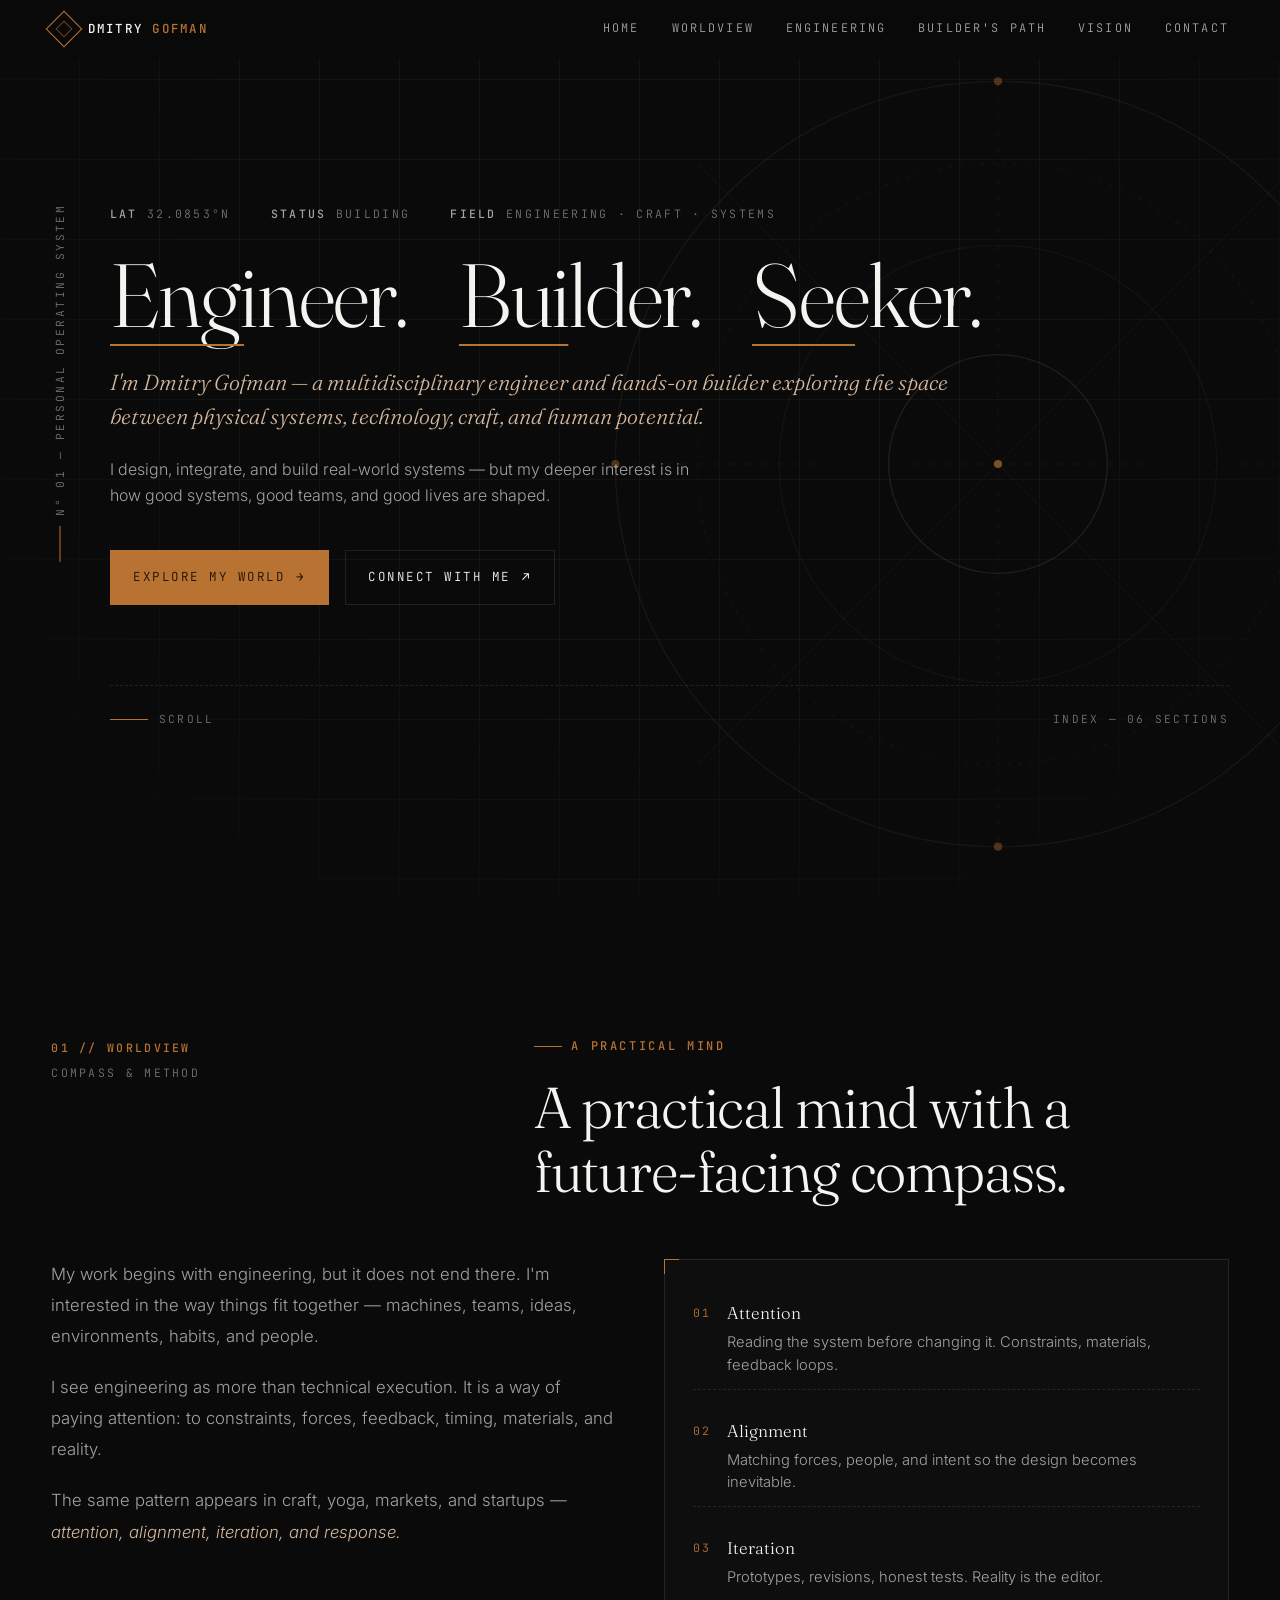
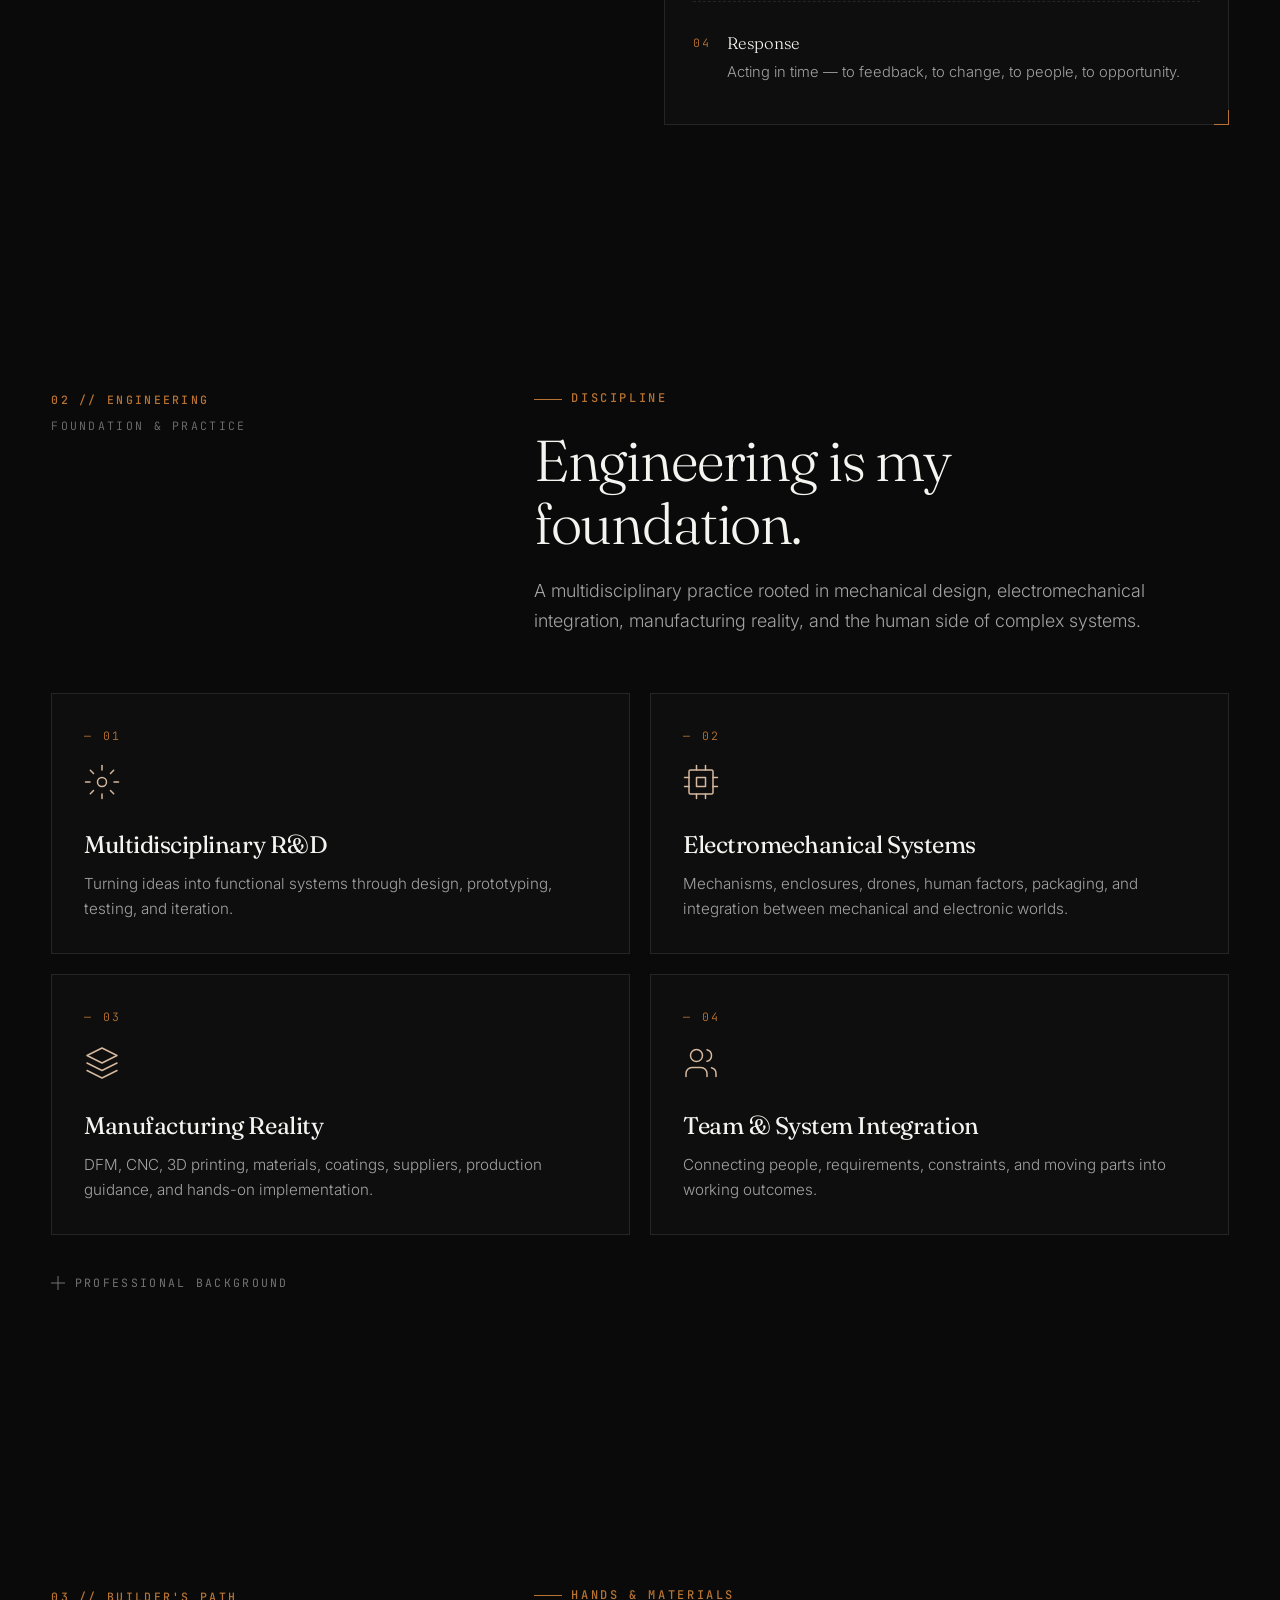
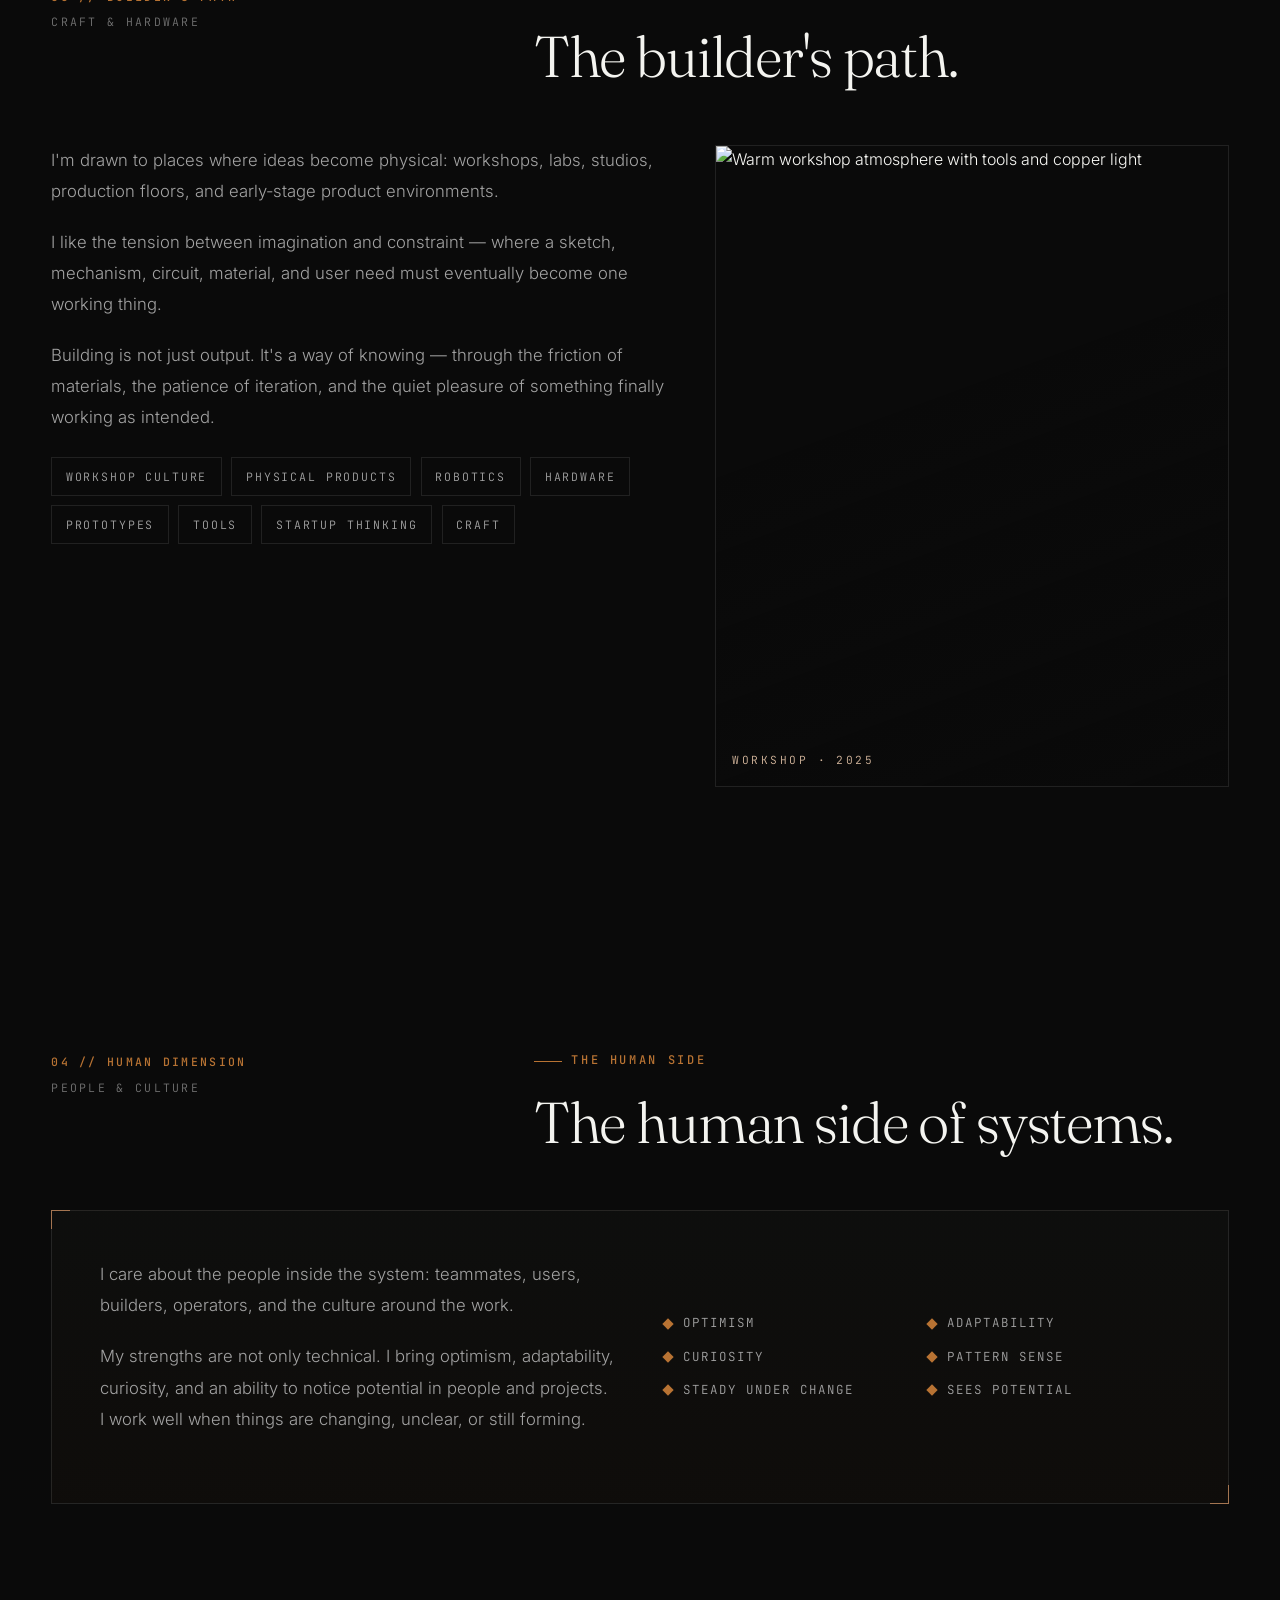
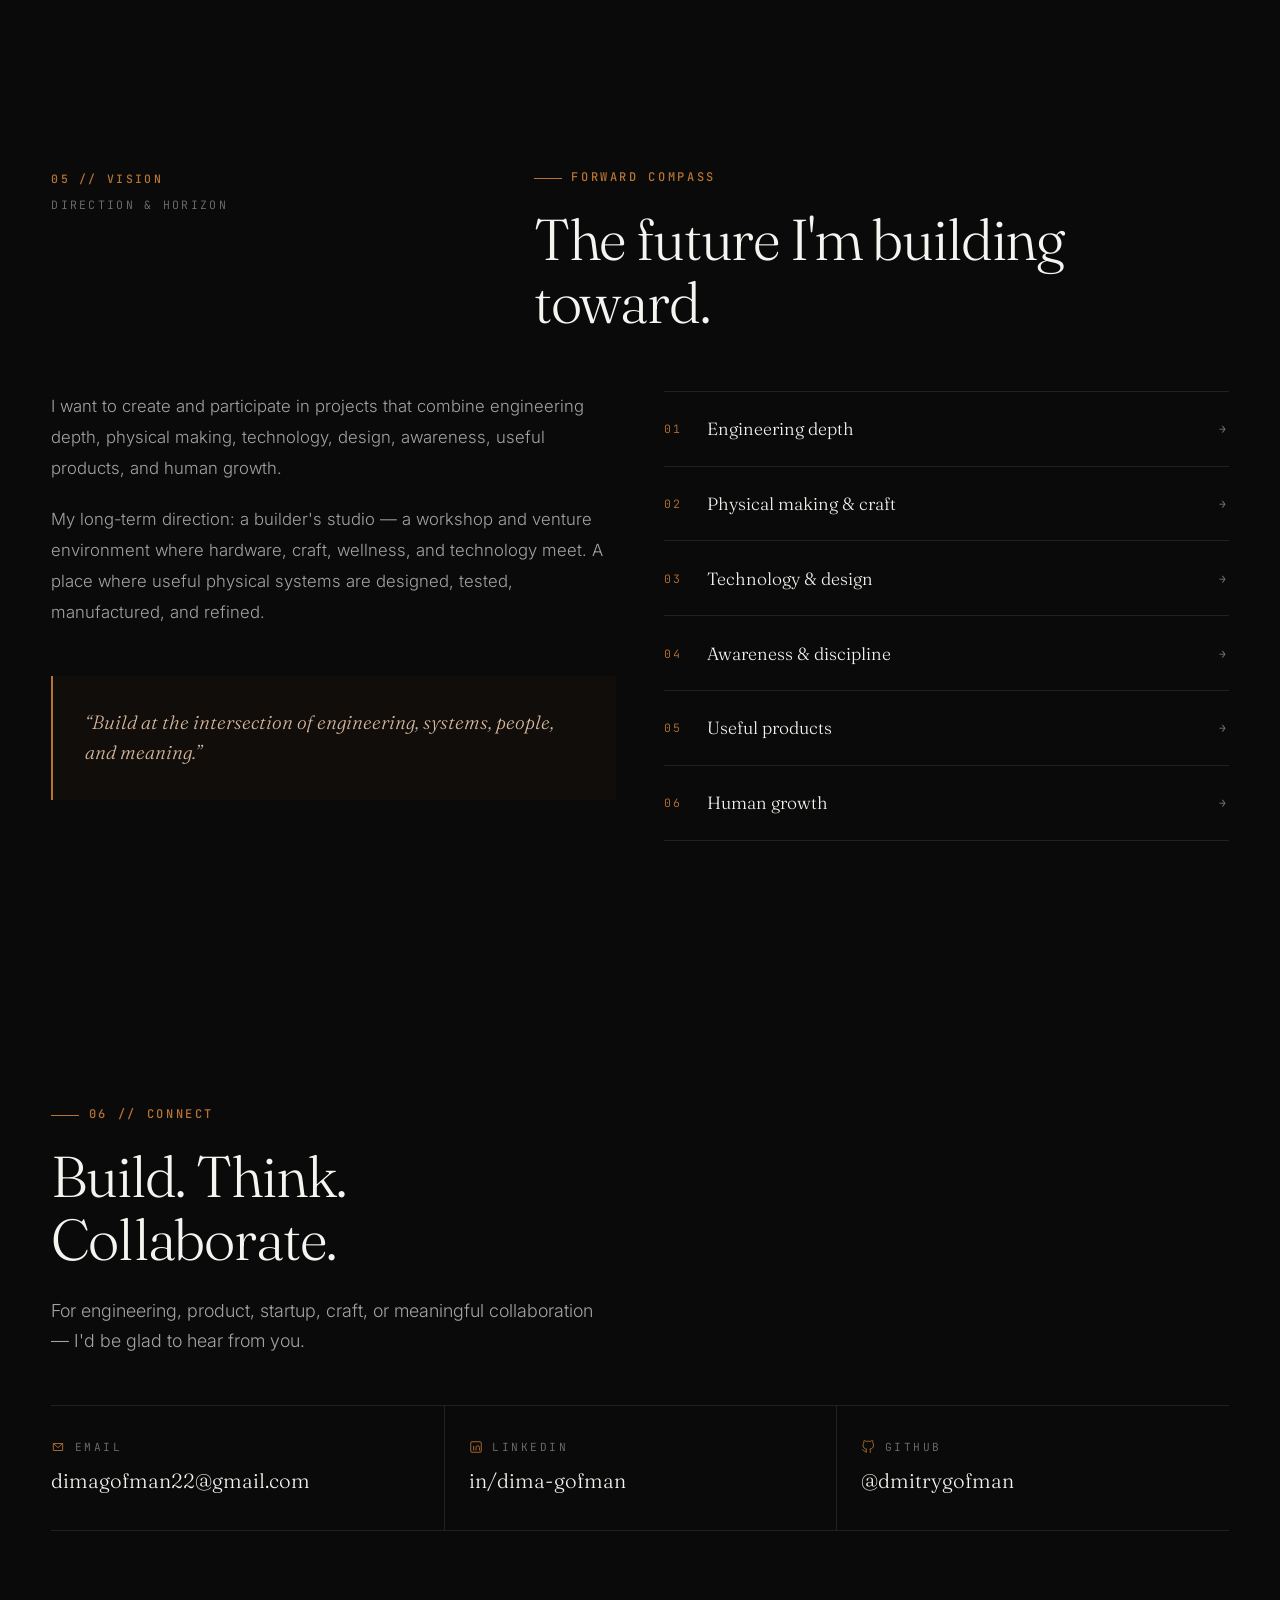
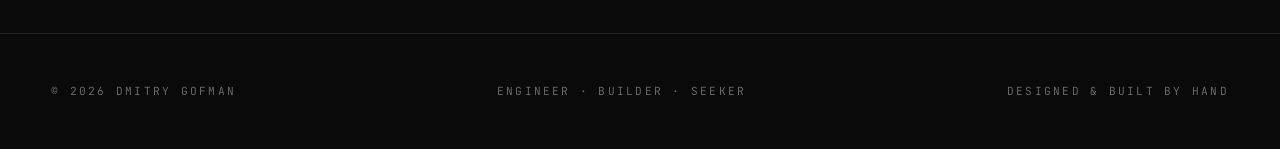
==== site/index.html @ 73d7705f "auto-commit for 67336a48-723a-4df8-ab6b-793ac4316579" ====
<!doctype html>
<html lang="en">
<head>
<meta charset="utf-8" />
<meta name="viewport" content="width=device-width, initial-scale=1" />
<meta name="theme-color" content="#0A0A0A" />
<title>Dmitry Gofman — Engineer. Builder. Seeker.</title>
<meta name="description" content="Dmitry Gofman is a multidisciplinary engineer and hands-on builder exploring the space between physical systems, technology, craft, and human potential." />
<meta property="og:title" content="Dmitry Gofman — Engineer. Builder. Seeker." />
<meta property="og:description" content="A multidisciplinary engineer and builder working between physical systems, technology, craft, and human potential." />
<meta property="og:type" content="website" />

<link rel="preconnect" href="https://fonts.googleapis.com" />
<link rel="preconnect" href="https://fonts.gstatic.com" crossorigin />
<link href="https://fonts.googleapis.com/css2?family=Fraunces:opsz,wght@9..144,300;9..144,400;9..144,500;9..144,600&family=Inter:wght@300;400;500;600&family=JetBrains+Mono:wght@400;500&display=swap" rel="stylesheet" />

<style>
/* ---------- Tokens ---------- */
:root{
  --bg:#0A0A0A;
  --bg-surface:#141414;
  --bg-surface-hover:#1C1C1C;
  --bg-blueprint:#0D0F12;
  --text:#F4F4F0;
  --text-secondary:#A3A3A3;
  --text-muted:#737373;
  --copper:#B87333;
  --clay:#A47551;
  --sand:#D6B89E;
  --olive:#5B6651;
  --line-grid:rgba(91,102,81,0.14);
  --line-border:rgba(244,244,240,0.10);
  --line-cad:rgba(184,115,51,0.22);
  --container:min(92%,1200px);
  --serif:'Fraunces',serif;
  --mono:'JetBrains Mono',ui-monospace,Menlo,monospace;
  --sans:'Inter',ui-sans-serif,system-ui,sans-serif;
}

*{box-sizing:border-box;margin:0;padding:0}
html{scroll-behavior:smooth;-webkit-text-size-adjust:100%}
body{
  font-family:var(--sans);
  font-weight:300;
  font-size:16px;
  line-height:1.65;
  color:var(--text);
  background:var(--bg);
  background-image:
    radial-gradient(1100px 600px at 80% -10%, rgba(184,115,51,0.06), transparent 60%),
    radial-gradient(900px 500px at -10% 110%, rgba(91,102,81,0.07), transparent 60%);
  -webkit-font-smoothing:antialiased;
  -moz-osx-font-smoothing:grayscale;
  overflow-x:hidden;
}
img{max-width:100%;display:block}
a{color:inherit;text-decoration:none}
::selection{background:rgba(184,115,51,0.35);color:var(--text)}

/* ---------- Blueprint grid ---------- */
.blueprint{
  position:fixed;inset:0;pointer-events:none;z-index:0;
  background-image:
    linear-gradient(var(--line-grid) 1px, transparent 1px),
    linear-gradient(90deg, var(--line-grid) 1px, transparent 1px);
  background-size:80px 80px,80px 80px;
  background-position:-1px -1px;
  mask-image:radial-gradient(ellipse at 50% 30%, #000 50%, transparent 90%);
  -webkit-mask-image:radial-gradient(ellipse at 50% 30%, #000 50%, transparent 90%);
  opacity:.85;
}

/* ---------- Layout ---------- */
.container{width:var(--container);margin-inline:auto;position:relative;z-index:1}
section{padding:clamp(5rem,10vw,9rem) 0;position:relative}
.section-grid{position:relative}

/* eyebrow */
.eyebrow{
  font-family:var(--mono);
  font-size:.75rem;
  font-weight:500;
  letter-spacing:.22em;
  text-transform:uppercase;
  color:var(--copper);
  display:inline-flex;align-items:center;gap:.6rem;
  margin-bottom:1.25rem;
}
.eyebrow::before{
  content:"";width:28px;height:1px;background:var(--copper);display:inline-block;
}

/* headings */
h1,h2,h3,h4{font-family:var(--serif);font-weight:300;letter-spacing:-.02em;line-height:1.05;color:var(--text)}
h1{font-size:clamp(2.6rem,7.5vw,5.6rem)}
h2{font-size:clamp(2rem,4.6vw,3.6rem);line-height:1.1}
h3{font-size:clamp(1.25rem,2vw,1.5rem);line-height:1.25;font-weight:400}
.lead{font-size:clamp(1.05rem,1.4vw,1.2rem);color:var(--text-secondary);max-width:62ch;font-weight:300;line-height:1.7}
p{color:var(--text-secondary)}
em{font-style:italic;color:var(--sand)}

/* ---------- Navigation ---------- */
.nav{
  position:fixed;top:0;left:0;right:0;z-index:50;
  backdrop-filter:blur(14px);-webkit-backdrop-filter:blur(14px);
  background:rgba(10,10,10,.55);
  border-bottom:1px solid transparent;
  transition:background .3s ease, border-color .3s ease;
}
.nav.scrolled{background:rgba(10,10,10,.78);border-bottom-color:var(--line-border)}
.nav-inner{
  width:var(--container);margin-inline:auto;display:flex;align-items:center;justify-content:space-between;
  padding:1rem 0;
}
.brand{display:flex;align-items:center;gap:.65rem;font-family:var(--mono);font-size:.78rem;letter-spacing:.18em;text-transform:uppercase;color:var(--text)}
.brand-mark{
  width:26px;height:26px;border:1px solid var(--copper);position:relative;display:inline-block;
  transform:rotate(45deg);
}
.brand-mark::after{content:"";position:absolute;inset:6px;border:1px solid var(--copper);opacity:.55}
.brand-name{font-weight:500}
.brand-name span{color:var(--copper)}
.nav-links{display:flex;gap:2rem;align-items:center}
.nav-links a{
  font-family:var(--mono);font-size:.74rem;letter-spacing:.18em;text-transform:uppercase;
  color:var(--text-secondary);transition:color .25s ease;position:relative;
}
.nav-links a:hover{color:var(--text)}
.nav-links a::after{
  content:"";position:absolute;left:0;right:0;bottom:-6px;height:1px;background:var(--copper);
  transform:scaleX(0);transform-origin:left;transition:transform .35s cubic-bezier(.25,1,.5,1);
}
.nav-links a:hover::after{transform:scaleX(1)}
.nav-toggle{display:none;background:transparent;border:1px solid var(--line-border);color:var(--text);padding:.55rem .75rem;font-family:var(--mono);font-size:.7rem;letter-spacing:.18em;text-transform:uppercase;cursor:pointer}
@media (max-width:880px){
  .nav-links{
    position:fixed;top:60px;left:0;right:0;
    flex-direction:column;align-items:flex-start;gap:1.25rem;
    background:rgba(10,10,10,.96);
    backdrop-filter:blur(16px);
    padding:1.5rem 4%;border-bottom:1px solid var(--line-border);
    transform:translateY(-150%);transition:transform .35s cubic-bezier(.25,1,.5,1);
  }
  .nav-links.open{transform:translateY(0)}
  .nav-toggle{display:inline-block}
}

/* ---------- Hero ---------- */
.hero{
  min-height:100vh;display:flex;align-items:center;
  padding-top:7rem;padding-bottom:5rem;position:relative;overflow:hidden;
}
.hero-cad{
  position:absolute;right:-10%;top:6%;width:min(70vw,820px);aspect-ratio:1;
  pointer-events:none;opacity:.65;z-index:0;
}
.hero-cad svg{width:100%;height:100%}
.hero-grid{
  display:grid;grid-template-columns:auto 1fr;gap:2.5rem;align-items:start;
}
.hero-rail{
  font-family:var(--mono);font-size:.7rem;letter-spacing:.22em;text-transform:uppercase;
  color:var(--text-muted);writing-mode:vertical-rl;transform:rotate(180deg);
  display:flex;align-items:center;gap:1rem;padding-top:.5rem;
}
.hero-rail span{display:inline-flex;align-items:center;gap:.6rem}
.hero-rail span::before{content:"";width:1px;height:36px;background:var(--copper)}
.hero-meta{
  display:flex;gap:2.5rem;flex-wrap:wrap;
  font-family:var(--mono);font-size:.72rem;letter-spacing:.2em;text-transform:uppercase;
  color:var(--text-muted);margin-bottom:1.6rem;
}
.hero-meta span b{color:var(--text-secondary);font-weight:500}
.hero h1{
  display:flex;flex-wrap:wrap;gap:.45em 1ch;
  margin-bottom:1.5rem;
}
.hero h1 .word{display:inline-block;position:relative}
.hero h1 .word.copper{color:var(--text)}
.hero h1 .word.copper::after{
  content:"";position:absolute;left:0;right:0;bottom:-.04em;height:2px;background:var(--copper);
  transform:scaleX(0);transform-origin:left;transition:transform 1.2s cubic-bezier(.25,1,.5,1) .9s;
}
body.loaded .hero h1 .word.copper::after{transform:scaleX(.45)}
.hero-sub{
  font-family:var(--serif);font-weight:300;font-style:italic;
  font-size:clamp(1.15rem,1.7vw,1.4rem);line-height:1.55;color:var(--sand);
  max-width:62ch;margin-bottom:1.4rem;
}
.hero-micro{max-width:58ch;color:var(--text-secondary);margin-bottom:2.6rem}
.cta-row{display:flex;flex-wrap:wrap;gap:1rem}
.btn{
  display:inline-flex;align-items:center;gap:.7rem;
  font-family:var(--mono);font-size:.78rem;letter-spacing:.2em;text-transform:uppercase;
  padding:1rem 1.4rem;cursor:pointer;border:1px solid transparent;
  transition:transform .25s ease,background .25s ease,color .25s ease,border-color .25s ease;
  background:transparent;color:var(--text);
}
.btn .arrow{display:inline-block;transition:transform .3s cubic-bezier(.25,1,.5,1)}
.btn:hover .arrow{transform:translateX(6px)}
.btn-primary{background:var(--copper);color:#1a1208;border-color:var(--copper)}
.btn-primary:hover{background:var(--sand);border-color:var(--sand)}
.btn-ghost{border-color:var(--line-border);color:var(--text)}
.btn-ghost:hover{border-color:var(--copper);color:var(--copper)}
.hero-foot{
  margin-top:5rem;padding-top:1.5rem;border-top:1px dashed var(--line-border);
  display:flex;justify-content:space-between;align-items:center;flex-wrap:wrap;gap:1rem;
  font-family:var(--mono);font-size:.7rem;letter-spacing:.2em;text-transform:uppercase;color:var(--text-muted);
}
.hero-foot .scroll-hint{display:inline-flex;align-items:center;gap:.7rem}
.scroll-hint::before{content:"";width:38px;height:1px;background:var(--copper);animation:hint 2.4s ease-in-out infinite}
@keyframes hint{0%,100%{transform:scaleX(.4);transform-origin:left}50%{transform:scaleX(1);transform-origin:left}}

@media (max-width:760px){
  .hero-grid{grid-template-columns:1fr;gap:1rem}
  .hero-rail{display:none}
}

/* ---------- Section header ---------- */
.section-head{
  display:grid;grid-template-columns:1fr 1.6fr;gap:3rem;align-items:start;margin-bottom:3.5rem;
}
.section-head .meta{font-family:var(--mono);font-size:.72rem;letter-spacing:.2em;text-transform:uppercase;color:var(--text-muted);padding-top:.6rem}
.section-head .meta b{display:block;color:var(--copper);margin-bottom:.4rem;font-weight:500}
@media (max-width:760px){.section-head{grid-template-columns:1fr;gap:1rem;margin-bottom:2.5rem}}

/* ---------- Worldview ---------- */
.worldview-body{
  display:grid;grid-template-columns:1fr 1fr;gap:3rem;align-items:start;
}
.worldview-body p{font-size:1.05rem;line-height:1.85}
.worldview-body p + p{margin-top:1.25rem}
.pillars{
  display:flex;flex-direction:column;gap:1rem;
  padding:1.75rem;border:1px solid var(--line-border);background:rgba(20,20,20,.4);
  position:relative;
}
.pillars::before,.pillars::after{
  content:"";position:absolute;width:14px;height:14px;border:1px solid var(--copper);
}
.pillars::before{top:-1px;left:-1px;border-right:none;border-bottom:none}
.pillars::after{bottom:-1px;right:-1px;border-left:none;border-top:none}
.pillar{display:grid;grid-template-columns:auto 1fr;gap:1rem;align-items:start;padding:.75rem 0;border-bottom:1px dashed var(--line-border)}
.pillar:last-child{border-bottom:none}
.pillar-num{font-family:var(--mono);font-size:.72rem;color:var(--copper);letter-spacing:.18em;padding-top:.2rem}
.pillar-name{font-family:var(--serif);font-size:1.05rem;color:var(--text);margin-bottom:.2rem}
.pillar-desc{color:var(--text-secondary);font-size:.92rem;line-height:1.55}
@media (max-width:880px){.worldview-body{grid-template-columns:1fr}}

/* ---------- Cards (Engineering) ---------- */
.cards{display:grid;grid-template-columns:repeat(2,1fr);gap:1.25rem}
.card{
  position:relative;padding:2rem;border:1px solid var(--line-border);background:rgba(20,20,20,.45);
  transition:transform .35s cubic-bezier(.25,1,.5,1), border-color .35s ease, background .35s ease;
  overflow:hidden;
}
.card::before,.card::after{
  content:"";position:absolute;width:12px;height:12px;border:1px solid var(--copper);opacity:.7;transition:opacity .3s ease;
}
.card::before{top:-1px;left:-1px;border-right:none;border-bottom:none}
.card::after{bottom:-1px;right:-1px;border-left:none;border-top:none}
.card:hover{transform:translateY(-5px);border-color:rgba(184,115,51,0.45);background:rgba(28,28,28,.6)}
.card:hover::before,.card:hover::after{opacity:1}
.card-num{font-family:var(--mono);font-size:.72rem;letter-spacing:.2em;color:var(--copper);margin-bottom:1.2rem}
.card-icon{width:36px;height:36px;color:var(--sand);margin-bottom:1.4rem;stroke-width:1}
.card h3{margin-bottom:.7rem}
.card p{font-size:.95rem;line-height:1.65;color:var(--text-secondary)}
@media (max-width:760px){.cards{grid-template-columns:1fr}}

/* expandable professional background */
.bg-toggle{
  margin-top:2.5rem;display:inline-flex;align-items:center;gap:.6rem;cursor:pointer;
  font-family:var(--mono);font-size:.72rem;letter-spacing:.2em;text-transform:uppercase;
  color:var(--text-muted);background:transparent;border:none;padding:0;
  transition:color .25s ease;
}
.bg-toggle:hover{color:var(--copper)}
.bg-toggle .plus{display:inline-block;width:14px;height:14px;position:relative}
.bg-toggle .plus::before,.bg-toggle .plus::after{content:"";position:absolute;background:currentColor;left:50%;top:50%;}
.bg-toggle .plus::before{width:14px;height:1px;transform:translate(-50%,-50%)}
.bg-toggle .plus::after{width:1px;height:14px;transform:translate(-50%,-50%);transition:transform .3s ease}
.bg-toggle.open .plus::after{transform:translate(-50%,-50%) rotate(90deg)}
.bg-panel{
  max-height:0;overflow:hidden;transition:max-height .5s cubic-bezier(.25,1,.5,1);
  border-left:1px solid var(--line-border);margin-top:1.5rem;
}
.bg-panel-inner{padding:1.5rem 0 0 1.5rem}
.bg-panel p{margin-bottom:.9rem;font-size:.95rem;color:var(--text-secondary);line-height:1.65}
.bg-panel ul{list-style:none;padding:0;margin-top:.5rem}
.bg-panel li{padding:.5rem 0;border-bottom:1px dashed var(--line-border);display:grid;grid-template-columns:auto 1fr;gap:1rem;font-size:.92rem;color:var(--text-secondary)}
.bg-panel li:last-child{border-bottom:none}
.bg-panel li b{font-family:var(--mono);font-size:.7rem;letter-spacing:.18em;color:var(--copper);text-transform:uppercase}

/* ---------- Builder's Path ---------- */
.builder-grid{display:grid;grid-template-columns:1.2fr 1fr;gap:3rem;align-items:start}
.builder-grid p{font-size:1.05rem;line-height:1.85;margin-bottom:1.25rem}
.builder-tags{
  display:flex;flex-wrap:wrap;gap:.6rem;margin-top:1.5rem;
}
.tag{
  font-family:var(--mono);font-size:.72rem;letter-spacing:.16em;text-transform:uppercase;
  padding:.55rem .85rem;border:1px solid var(--line-border);color:var(--text-secondary);
  transition:color .25s ease,border-color .25s ease,background .25s ease;
}
.tag:hover{color:var(--sand);border-color:var(--clay);background:rgba(164,117,81,0.08)}
.builder-image{
  position:relative;aspect-ratio:4/5;overflow:hidden;border:1px solid var(--line-border);
}
.builder-image img{width:100%;height:100%;object-fit:cover;filter:saturate(.85) contrast(1.05);transition:transform 1.2s cubic-bezier(.25,1,.5,1)}
.builder-image:hover img{transform:scale(1.04)}
.builder-image::after{
  content:"";position:absolute;inset:0;background:linear-gradient(160deg, rgba(10,10,10,0) 40%, rgba(10,10,10,.65) 100%);
}
.builder-image .stamp{
  position:absolute;left:1rem;bottom:1rem;font-family:var(--mono);font-size:.7rem;letter-spacing:.22em;text-transform:uppercase;color:var(--sand);z-index:2;
}
@media (max-width:880px){.builder-grid{grid-template-columns:1fr}}

/* ---------- Human dimension ---------- */
.human{
  display:grid;grid-template-columns:1fr 1fr;gap:3rem;align-items:center;
  padding:3rem;border:1px solid var(--line-border);background:linear-gradient(180deg,rgba(91,102,81,0.05),rgba(184,115,51,0.03));
  position:relative;
}
.human::before,.human::after{
  content:"";position:absolute;width:18px;height:18px;border:1px solid var(--clay);
}
.human::before{top:-1px;left:-1px;border-right:none;border-bottom:none}
.human::after{bottom:-1px;right:-1px;border-left:none;border-top:none}
.human p{font-size:1.05rem;line-height:1.85;margin-bottom:1.25rem}
.qualities{display:grid;grid-template-columns:repeat(2,1fr);gap:.8rem}
.quality{display:flex;align-items:center;gap:.7rem;font-family:var(--mono);font-size:.78rem;letter-spacing:.16em;text-transform:uppercase;color:var(--text-secondary)}
.quality .dot{width:8px;height:8px;background:var(--copper);transform:rotate(45deg);flex-shrink:0}
@media (max-width:880px){.human{grid-template-columns:1fr;padding:2rem;gap:2rem}}

/* ---------- Vision ---------- */
.vision-body{display:grid;grid-template-columns:1fr 1fr;gap:3rem;align-items:start}
.vision-body p{font-size:1.05rem;line-height:1.85;margin-bottom:1.25rem}
.vision-list{
  display:flex;flex-direction:column;gap:0;border-top:1px solid var(--line-border);
}
.vision-item{
  padding:1.4rem 0;border-bottom:1px solid var(--line-border);
  display:grid;grid-template-columns:auto 1fr auto;gap:1.5rem;align-items:center;
  transition:padding .35s ease;
}
.vision-item:hover{padding-left:1rem}
.vision-item .num{font-family:var(--mono);font-size:.72rem;letter-spacing:.2em;color:var(--copper)}
.vision-item .label{font-family:var(--serif);font-size:1.1rem;color:var(--text)}
.vision-item .arrow{font-family:var(--mono);font-size:.72rem;color:var(--text-muted);letter-spacing:.2em}
.vision-quote{
  margin-top:3rem;padding:2rem;border-left:2px solid var(--copper);
  font-family:var(--serif);font-style:italic;font-size:1.2rem;line-height:1.55;color:var(--sand);
  background:rgba(184,115,51,0.04);
}
@media (max-width:880px){.vision-body{grid-template-columns:1fr}}

/* ---------- Contact ---------- */
.contact{
  text-align:left;padding-top:clamp(5rem,10vw,9rem);padding-bottom:clamp(4rem,8vw,7rem);
  position:relative;
}
.contact h2{margin-bottom:1.5rem;max-width:14ch}
.contact .lead{margin-bottom:3rem;max-width:50ch}
.contact-links{
  display:grid;grid-template-columns:repeat(3,1fr);gap:0;border-top:1px solid var(--line-border);
}
.contact-link{
  padding:2rem 1.5rem 2rem 0;
  border-bottom:1px solid var(--line-border);
  display:flex;flex-direction:column;gap:.5rem;
  position:relative;transition:padding-left .35s cubic-bezier(.25,1,.5,1),background .25s ease;
}
.contact-link + .contact-link{border-left:1px solid var(--line-border);padding-left:1.5rem}
.contact-link:hover{padding-left:2.25rem;background:rgba(184,115,51,0.04)}
.contact-link + .contact-link:hover{padding-left:2.5rem}
.contact-link .label{font-family:var(--mono);font-size:.7rem;letter-spacing:.22em;text-transform:uppercase;color:var(--text-muted);display:flex;align-items:center;gap:.6rem}
.contact-link .label svg{width:14px;height:14px;color:var(--copper)}
.contact-link .value{font-family:var(--serif);font-size:clamp(1.05rem,1.6vw,1.4rem);color:var(--text);transition:color .25s ease;word-break:break-word}
.contact-link:hover .value{color:var(--copper)}
@media (max-width:760px){
  .contact-links{grid-template-columns:1fr}
  .contact-link + .contact-link{border-left:none;padding-left:0}
  .contact-link:hover{padding-left:1rem}
  .contact-link + .contact-link:hover{padding-left:1rem}
}

/* ---------- Footer ---------- */
footer{
  padding:3rem 0;border-top:1px solid var(--line-border);
  display:flex;justify-content:space-between;flex-wrap:wrap;gap:1.5rem;
  font-family:var(--mono);font-size:.7rem;letter-spacing:.2em;text-transform:uppercase;color:var(--text-muted);
}
footer .container{display:flex;justify-content:space-between;flex-wrap:wrap;gap:1.5rem;width:var(--container)}

/* ---------- Reveal ---------- */
.reveal{opacity:0;transform:translateY(30px);transition:all .9s cubic-bezier(.25,1,.5,1)}
.reveal.in{opacity:1;transform:translateY(0)}
.stagger > *{opacity:0;transform:translateY(20px);transition:all .8s cubic-bezier(.25,1,.5,1)}
.stagger.in > *{opacity:1;transform:translateY(0)}
.stagger.in > *:nth-child(1){transition-delay:.05s}
.stagger.in > *:nth-child(2){transition-delay:.15s}
.stagger.in > *:nth-child(3){transition-delay:.25s}
.stagger.in > *:nth-child(4){transition-delay:.35s}
.stagger.in > *:nth-child(5){transition-delay:.45s}
.stagger.in > *:nth-child(6){transition-delay:.55s}

@media (prefers-reduced-motion: reduce){
  *{transition:none !important;animation:none !important}
  .reveal,.stagger > *{opacity:1;transform:none}
}
</style>
</head>
<body>

<!-- Blueprint grid background -->
<div class="blueprint" aria-hidden="true"></div>

<!-- Navigation -->
<nav class="nav" data-testid="main-nav" aria-label="Primary">
  <div class="nav-inner">
    <a href="#home" class="brand" data-testid="nav-brand" aria-label="Dmitry Gofman home">
      <span class="brand-mark" aria-hidden="true"></span>
      <span class="brand-name">Dmitry <span>Gofman</span></span>
    </a>
    <button class="nav-toggle" data-testid="nav-toggle" aria-expanded="false" aria-controls="nav-links">Menu</button>
    <div class="nav-links" id="nav-links" data-testid="nav-links">
      <a href="#home" data-testid="nav-link-home">Home</a>
      <a href="#worldview" data-testid="nav-link-worldview">Worldview</a>
      <a href="#engineering" data-testid="nav-link-engineering">Engineering</a>
      <a href="#builder" data-testid="nav-link-builder">Builder's Path</a>
      <a href="#vision" data-testid="nav-link-vision">Vision</a>
      <a href="#contact" data-testid="nav-link-contact">Contact</a>
    </div>
  </div>
</nav>

<!-- HERO -->
<section id="home" class="hero" data-testid="hero-section">
  <!-- subtle CAD geometry -->
  <div class="hero-cad" aria-hidden="true">
    <svg viewBox="0 0 600 600" fill="none" xmlns="http://www.w3.org/2000/svg">
      <circle cx="300" cy="300" r="280" stroke="rgba(184,115,51,0.18)" stroke-width="1"/>
      <circle cx="300" cy="300" r="220" stroke="rgba(184,115,51,0.14)" stroke-width="1" stroke-dasharray="2 6"/>
      <circle cx="300" cy="300" r="160" stroke="rgba(91,102,81,0.18)" stroke-width="1"/>
      <circle cx="300" cy="300" r="80" stroke="rgba(214,184,158,0.18)" stroke-width="1"/>
      <line x1="20" y1="300" x2="580" y2="300" stroke="rgba(184,115,51,0.12)" stroke-width="1" stroke-dasharray="4 8"/>
      <line x1="300" y1="20" x2="300" y2="580" stroke="rgba(184,115,51,0.12)" stroke-width="1" stroke-dasharray="4 8"/>
      <line x1="80" y1="80" x2="520" y2="520" stroke="rgba(91,102,81,0.12)" stroke-width="1"/>
      <line x1="520" y1="80" x2="80" y2="520" stroke="rgba(91,102,81,0.12)" stroke-width="1"/>
      <circle cx="300" cy="300" r="3" fill="#B87333"/>
      <circle cx="300" cy="20" r="3" fill="#B87333" opacity=".6"/>
      <circle cx="300" cy="580" r="3" fill="#B87333" opacity=".6"/>
      <circle cx="20" cy="300" r="3" fill="#B87333" opacity=".6"/>
      <circle cx="580" cy="300" r="3" fill="#B87333" opacity=".6"/>
    </svg>
  </div>

  <div class="container">
    <div class="hero-grid">
      <div class="hero-rail" aria-hidden="true"><span>N° 01 — Personal Operating System</span></div>
      <div class="hero-content reveal">
        <div class="hero-meta">
          <span><b>LAT</b> 32.0853°N</span>
          <span><b>STATUS</b> Building</span>
          <span><b>FIELD</b> Engineering · Craft · Systems</span>
        </div>
        <h1 data-testid="hero-headline">
          <span class="word copper">Engineer.</span>
          <span class="word copper">Builder.</span>
          <span class="word copper">Seeker.</span>
        </h1>
        <p class="hero-sub" data-testid="hero-subheadline">
          I'm Dmitry Gofman — a multidisciplinary engineer and hands-on builder exploring the space between physical systems, technology, craft, and human potential.
        </p>
        <p class="hero-micro" data-testid="hero-microcopy">
          I design, integrate, and build real-world systems — but my deeper interest is in how good systems, good teams, and good lives are shaped.
        </p>
        <div class="cta-row">
          <a href="#worldview" class="btn btn-primary" data-testid="cta-primary">
            Explore my world <span class="arrow" aria-hidden="true">→</span>
          </a>
          <a href="#contact" class="btn btn-ghost" data-testid="cta-secondary">
            Connect with me <span class="arrow" aria-hidden="true">↗</span>
          </a>
        </div>
        <div class="hero-foot">
          <span class="scroll-hint">Scroll</span>
          <span>Index — 06 sections</span>
        </div>
      </div>
    </div>
  </div>
</section>

<!-- WORLDVIEW -->
<section id="worldview" data-testid="worldview-section">
  <div class="container">
    <div class="section-head reveal">
      <div class="meta">
        <b>01 // Worldview</b>
        Compass &amp; Method
      </div>
      <div>
        <p class="eyebrow">A Practical Mind</p>
        <h2>A practical mind with a future-facing compass.</h2>
      </div>
    </div>

    <div class="worldview-body">
      <div class="reveal">
        <p>My work begins with engineering, but it does not end there. I'm interested in the way things fit together — machines, teams, ideas, environments, habits, and people.</p>
        <p>I see engineering as more than technical execution. It is a way of paying attention: to constraints, forces, feedback, timing, materials, and reality.</p>
        <p>The same pattern appears in craft, yoga, markets, and startups — <em>attention, alignment, iteration, and response.</em></p>
      </div>
      <div class="pillars reveal" data-testid="worldview-pillars">
        <div class="pillar"><span class="pillar-num">01</span><div><div class="pillar-name">Attention</div><div class="pillar-desc">Reading the system before changing it. Constraints, materials, feedback loops.</div></div></div>
        <div class="pillar"><span class="pillar-num">02</span><div><div class="pillar-name">Alignment</div><div class="pillar-desc">Matching forces, people, and intent so the design becomes inevitable.</div></div></div>
        <div class="pillar"><span class="pillar-num">03</span><div><div class="pillar-name">Iteration</div><div class="pillar-desc">Prototypes, revisions, honest tests. Reality is the editor.</div></div></div>
        <div class="pillar"><span class="pillar-num">04</span><div><div class="pillar-name">Response</div><div class="pillar-desc">Acting in time — to feedback, to change, to people, to opportunity.</div></div></div>
      </div>
    </div>
  </div>
</section>

<!-- ENGINEERING -->
<section id="engineering" data-testid="engineering-section">
  <div class="container">
    <div class="section-head reveal">
      <div class="meta">
        <b>02 // Engineering</b>
        Foundation &amp; Practice
      </div>
      <div>
        <p class="eyebrow">Discipline</p>
        <h2>Engineering is my foundation.</h2>
        <p class="lead" style="margin-top:1.25rem">A multidisciplinary practice rooted in mechanical design, electromechanical integration, manufacturing reality, and the human side of complex systems.</p>
      </div>
    </div>

    <div class="cards stagger" data-testid="engineering-cards">
      <article class="card" data-testid="card-rd">
        <div class="card-num">— 01</div>
        <svg class="card-icon" viewBox="0 0 24 24" fill="none" stroke="currentColor" stroke-linecap="round" stroke-linejoin="round" aria-hidden="true">
          <circle cx="12" cy="12" r="3"/><path d="M12 1v3"/><path d="M12 20v3"/><path d="M4.22 4.22l2.12 2.12"/><path d="M17.66 17.66l2.12 2.12"/><path d="M1 12h3"/><path d="M20 12h3"/><path d="M4.22 19.78l2.12-2.12"/><path d="M17.66 6.34l2.12-2.12"/>
        </svg>
        <h3>Multidisciplinary R&amp;D</h3>
        <p>Turning ideas into functional systems through design, prototyping, testing, and iteration.</p>
      </article>

      <article class="card" data-testid="card-electromechanical">
        <div class="card-num">— 02</div>
        <svg class="card-icon" viewBox="0 0 24 24" fill="none" stroke="currentColor" stroke-linecap="round" stroke-linejoin="round" aria-hidden="true">
          <rect x="4" y="4" width="16" height="16" rx="1"/><rect x="9" y="9" width="6" height="6"/><path d="M9 1v3"/><path d="M15 1v3"/><path d="M9 20v3"/><path d="M15 20v3"/><path d="M20 9h3"/><path d="M20 15h3"/><path d="M1 9h3"/><path d="M1 15h3"/>
        </svg>
        <h3>Electromechanical Systems</h3>
        <p>Mechanisms, enclosures, drones, human factors, packaging, and integration between mechanical and electronic worlds.</p>
      </article>

      <article class="card" data-testid="card-manufacturing">
        <div class="card-num">— 03</div>
        <svg class="card-icon" viewBox="0 0 24 24" fill="none" stroke="currentColor" stroke-linecap="round" stroke-linejoin="round" aria-hidden="true">
          <path d="M12 2 2 7l10 5 10-5-10-5z"/><path d="m2 17 10 5 10-5"/><path d="m2 12 10 5 10-5"/>
        </svg>
        <h3>Manufacturing Reality</h3>
        <p>DFM, CNC, 3D printing, materials, coatings, suppliers, production guidance, and hands-on implementation.</p>
      </article>

      <article class="card" data-testid="card-integration">
        <div class="card-num">— 04</div>
        <svg class="card-icon" viewBox="0 0 24 24" fill="none" stroke="currentColor" stroke-linecap="round" stroke-linejoin="round" aria-hidden="true">
          <path d="M16 21v-2a4 4 0 0 0-4-4H6a4 4 0 0 0-4 4v2"/><circle cx="9" cy="7" r="4"/><path d="M22 21v-2a4 4 0 0 0-3-3.87"/><path d="M16 3.13a4 4 0 0 1 0 7.75"/>
        </svg>
        <h3>Team &amp; System Integration</h3>
        <p>Connecting people, requirements, constraints, and moving parts into working outcomes.</p>
      </article>
    </div>

    <button class="bg-toggle" id="bgToggle" data-testid="bg-toggle" aria-expanded="false" aria-controls="bgPanel">
      <span class="plus" aria-hidden="true"></span>
      Professional background
    </button>
    <div class="bg-panel" id="bgPanel" aria-hidden="true">
      <div class="bg-panel-inner">
        <p>I've worked across mechanical R&amp;D, electromechanical product development, and prototyping — translating early concepts into manufacturable hardware. The thread through everything: real systems, real materials, real constraints.</p>
        <ul>
          <li><b>Discipline</b><span>Mechanical engineering &middot; product design &middot; electromechanical integration</span></li>
          <li><b>Domains</b><span>Drones &middot; consumer hardware &middot; precision mechanisms &middot; enclosures &middot; tooling</span></li>
          <li><b>Methods</b><span>CAD &middot; DFM &middot; rapid prototyping &middot; CNC &middot; 3D printing &middot; testing protocols</span></li>
          <li><b>Mode</b><span>Cross-functional R&amp;D — comfortable in early-stage ambiguity</span></li>
        </ul>
      </div>
    </div>
  </div>
</section>

<!-- BUILDER'S PATH -->
<section id="builder" data-testid="builder-section">
  <div class="container">
    <div class="section-head reveal">
      <div class="meta">
        <b>03 // Builder's Path</b>
        Craft &amp; Hardware
      </div>
      <div>
        <p class="eyebrow">Hands &amp; Materials</p>
        <h2>The builder's path.</h2>
      </div>
    </div>

    <div class="builder-grid">
      <div class="reveal">
        <p>I'm drawn to places where ideas become physical: workshops, labs, studios, production floors, and early-stage product environments.</p>
        <p>I like the tension between imagination and constraint — where a sketch, mechanism, circuit, material, and user need must eventually become one working thing.</p>
        <p>Building is not just output. It's a way of knowing — through the friction of materials, the patience of iteration, and the quiet pleasure of something finally working as intended.</p>
        <div class="builder-tags" aria-label="Builder's domains">
          <span class="tag">Workshop culture</span>
          <span class="tag">Physical products</span>
          <span class="tag">Robotics</span>
          <span class="tag">Hardware</span>
          <span class="tag">Prototypes</span>
          <span class="tag">Tools</span>
          <span class="tag">Startup thinking</span>
          <span class="tag">Craft</span>
        </div>
      </div>
      <figure class="builder-image reveal" aria-hidden="false">
        <img src="https://static.prod-images.emergentagent.com/jobs/7c97a11b-06a0-41fa-8242-d29d162a46a9/images/d495c926409dbfe3bab6bd73d0bce59aef1a1a7f5feed335d8c14862bf03c376.png" alt="Warm workshop atmosphere with tools and copper light" loading="lazy" />
        <figcaption class="stamp">Workshop · 2025</figcaption>
      </figure>
    </div>
  </div>
</section>

<!-- HUMAN DIMENSION -->
<section id="human" data-testid="human-section">
  <div class="container">
    <div class="section-head reveal">
      <div class="meta">
        <b>04 // Human Dimension</b>
        People &amp; Culture
      </div>
      <div>
        <p class="eyebrow">The Human Side</p>
        <h2>The human side of systems.</h2>
      </div>
    </div>

    <div class="human reveal">
      <div>
        <p>I care about the people inside the system: teammates, users, builders, operators, and the culture around the work.</p>
        <p>My strengths are not only technical. I bring optimism, adaptability, curiosity, and an ability to notice potential in people and projects. I work well when things are changing, unclear, or still forming.</p>
      </div>
      <div class="qualities" data-testid="qualities">
        <div class="quality"><span class="dot" aria-hidden="true"></span> Optimism</div>
        <div class="quality"><span class="dot" aria-hidden="true"></span> Adaptability</div>
        <div class="quality"><span class="dot" aria-hidden="true"></span> Curiosity</div>
        <div class="quality"><span class="dot" aria-hidden="true"></span> Pattern Sense</div>
        <div class="quality"><span class="dot" aria-hidden="true"></span> Steady Under Change</div>
        <div class="quality"><span class="dot" aria-hidden="true"></span> Sees Potential</div>
      </div>
    </div>
  </div>
</section>

<!-- VISION -->
<section id="vision" data-testid="vision-section">
  <div class="container">
    <div class="section-head reveal">
      <div class="meta">
        <b>05 // Vision</b>
        Direction &amp; Horizon
      </div>
      <div>
        <p class="eyebrow">Forward Compass</p>
        <h2>The future I'm building toward.</h2>
      </div>
    </div>

    <div class="vision-body">
      <div class="reveal">
        <p>I want to create and participate in projects that combine engineering depth, physical making, technology, design, awareness, useful products, and human growth.</p>
        <p>My long-term direction: a builder's studio — a workshop and venture environment where hardware, craft, wellness, and technology meet. A place where useful physical systems are designed, tested, manufactured, and refined.</p>
        <blockquote class="vision-quote">
          “Build at the intersection of engineering, systems, people, and meaning.”
        </blockquote>
      </div>
      <div class="vision-list reveal" data-testid="vision-list">
        <div class="vision-item"><span class="num">01</span><span class="label">Engineering depth</span><span class="arrow">→</span></div>
        <div class="vision-item"><span class="num">02</span><span class="label">Physical making &amp; craft</span><span class="arrow">→</span></div>
        <div class="vision-item"><span class="num">03</span><span class="label">Technology &amp; design</span><span class="arrow">→</span></div>
        <div class="vision-item"><span class="num">04</span><span class="label">Awareness &amp; discipline</span><span class="arrow">→</span></div>
        <div class="vision-item"><span class="num">05</span><span class="label">Useful products</span><span class="arrow">→</span></div>
        <div class="vision-item"><span class="num">06</span><span class="label">Human growth</span><span class="arrow">→</span></div>
      </div>
    </div>
  </div>
</section>

<!-- CONTACT -->
<section id="contact" class="contact" data-testid="contact-section">
  <div class="container">
    <div class="reveal">
      <p class="eyebrow">06 // Connect</p>
      <h2>Build. Think. Collaborate.</h2>
      <p class="lead">For engineering, product, startup, craft, or meaningful collaboration — I'd be glad to hear from you.</p>
    </div>

    <div class="contact-links reveal" data-testid="contact-links">
      <a class="contact-link" href="mailto:dimagofman22@gmail.com" data-testid="contact-email">
        <span class="label">
          <svg viewBox="0 0 24 24" fill="none" stroke="currentColor" stroke-width="1.5" aria-hidden="true"><path d="M4 6h16v12H4z"/><path d="M4 6l8 7 8-7"/></svg>
          Email
        </span>
        <span class="value">dimagofman22@gmail.com</span>
      </a>
      <a class="contact-link" href="https://www.linkedin.com/in/dima-gofman-52134a181/" target="_blank" rel="noopener noreferrer" data-testid="contact-linkedin">
        <span class="label">
          <svg viewBox="0 0 24 24" fill="none" stroke="currentColor" stroke-width="1.5" aria-hidden="true"><rect x="3" y="3" width="18" height="18" rx="2"/><path d="M8 10v8"/><path d="M8 7v.01"/><path d="M12 18v-5"/><path d="M12 13a3 3 0 0 1 6 0v5"/></svg>
          LinkedIn
        </span>
        <span class="value">in/dima-gofman</span>
      </a>
      <a class="contact-link" href="https://github.com/dmitrygofman" target="_blank" rel="noopener noreferrer" data-testid="contact-github">
        <span class="label">
          <svg viewBox="0 0 24 24" fill="none" stroke="currentColor" stroke-width="1.5" aria-hidden="true"><path d="M9 19c-5 1.5-5-2.5-7-3m14 6v-3.87a3.37 3.37 0 0 0-.94-2.61c3.14-.35 6.44-1.54 6.44-7A5.44 5.44 0 0 0 20 4.77 5.07 5.07 0 0 0 19.91 1S18.73.65 16 2.48a13.38 13.38 0 0 0-7 0C6.27.65 5.09 1 5.09 1A5.07 5.07 0 0 0 5 4.77a5.44 5.44 0 0 0-1.5 3.78c0 5.42 3.3 6.61 6.44 7A3.37 3.37 0 0 0 9 18.13V22"/></svg>
          GitHub
        </span>
        <span class="value">@dmitrygofman</span>
      </a>
    </div>
  </div>
</section>

<footer data-testid="footer">
  <div class="container">
    <span>© <span id="year">2025</span> Dmitry Gofman</span>
    <span>Engineer · Builder · Seeker</span>
    <span>Designed &amp; built by hand</span>
  </div>
</footer>

<script>
(function(){
  // mark loaded for hero underline animation
  requestAnimationFrame(function(){ document.body.classList.add('loaded'); });

  // year
  var yr = document.getElementById('year'); if(yr) yr.textContent = new Date().getFullYear();

  // sticky nav scrolled state
  var nav = document.querySelector('.nav');
  var onScroll = function(){
    if(window.scrollY > 24){ nav.classList.add('scrolled'); } else { nav.classList.remove('scrolled'); }
  };
  window.addEventListener('scroll', onScroll, {passive:true}); onScroll();

  // mobile nav toggle
  var toggle = document.querySelector('.nav-toggle');
  var links = document.getElementById('nav-links');
  if(toggle && links){
    toggle.addEventListener('click', function(){
      var open = links.classList.toggle('open');
      toggle.setAttribute('aria-expanded', open ? 'true' : 'false');
    });
    links.querySelectorAll('a').forEach(function(a){
      a.addEventListener('click', function(){ links.classList.remove('open'); toggle.setAttribute('aria-expanded','false'); });
    });
  }

  // reveal on scroll
  var io = new IntersectionObserver(function(entries){
    entries.forEach(function(entry){
      if(entry.isIntersecting){
        entry.target.classList.add('in');
        io.unobserve(entry.target);
      }
    });
  }, { threshold: 0.12, rootMargin: '0px 0px -60px 0px' });
  document.querySelectorAll('.reveal, .stagger').forEach(function(el){ io.observe(el); });

  // expandable professional background
  var btn = document.getElementById('bgToggle');
  var panel = document.getElementById('bgPanel');
  if(btn && panel){
    btn.addEventListener('click', function(){
      var open = btn.classList.toggle('open');
      btn.setAttribute('aria-expanded', open ? 'true' : 'false');
      panel.setAttribute('aria-hidden', open ? 'false' : 'true');
      if(open){
        panel.style.maxHeight = panel.scrollHeight + 'px';
      } else {
        panel.style.maxHeight = '0px';
      }
    });
  }
})();
</script>

</body>
</html>
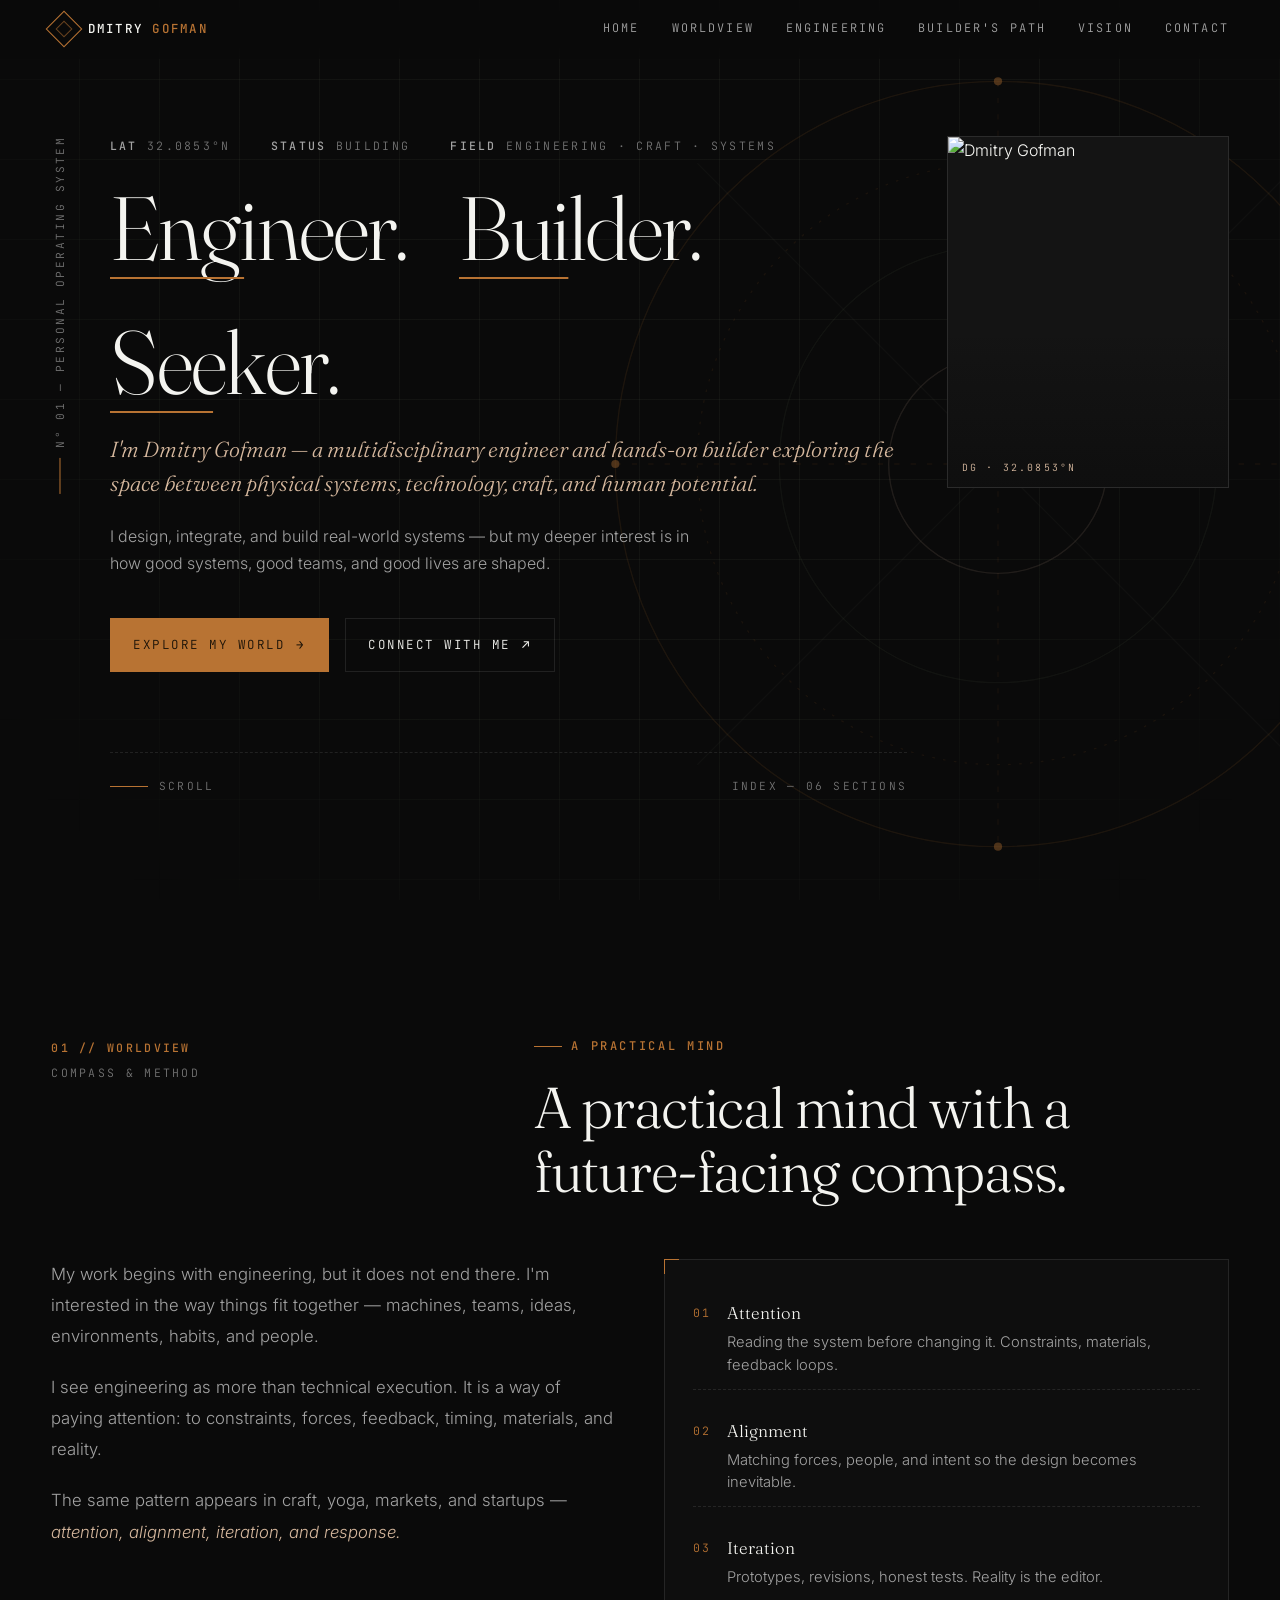
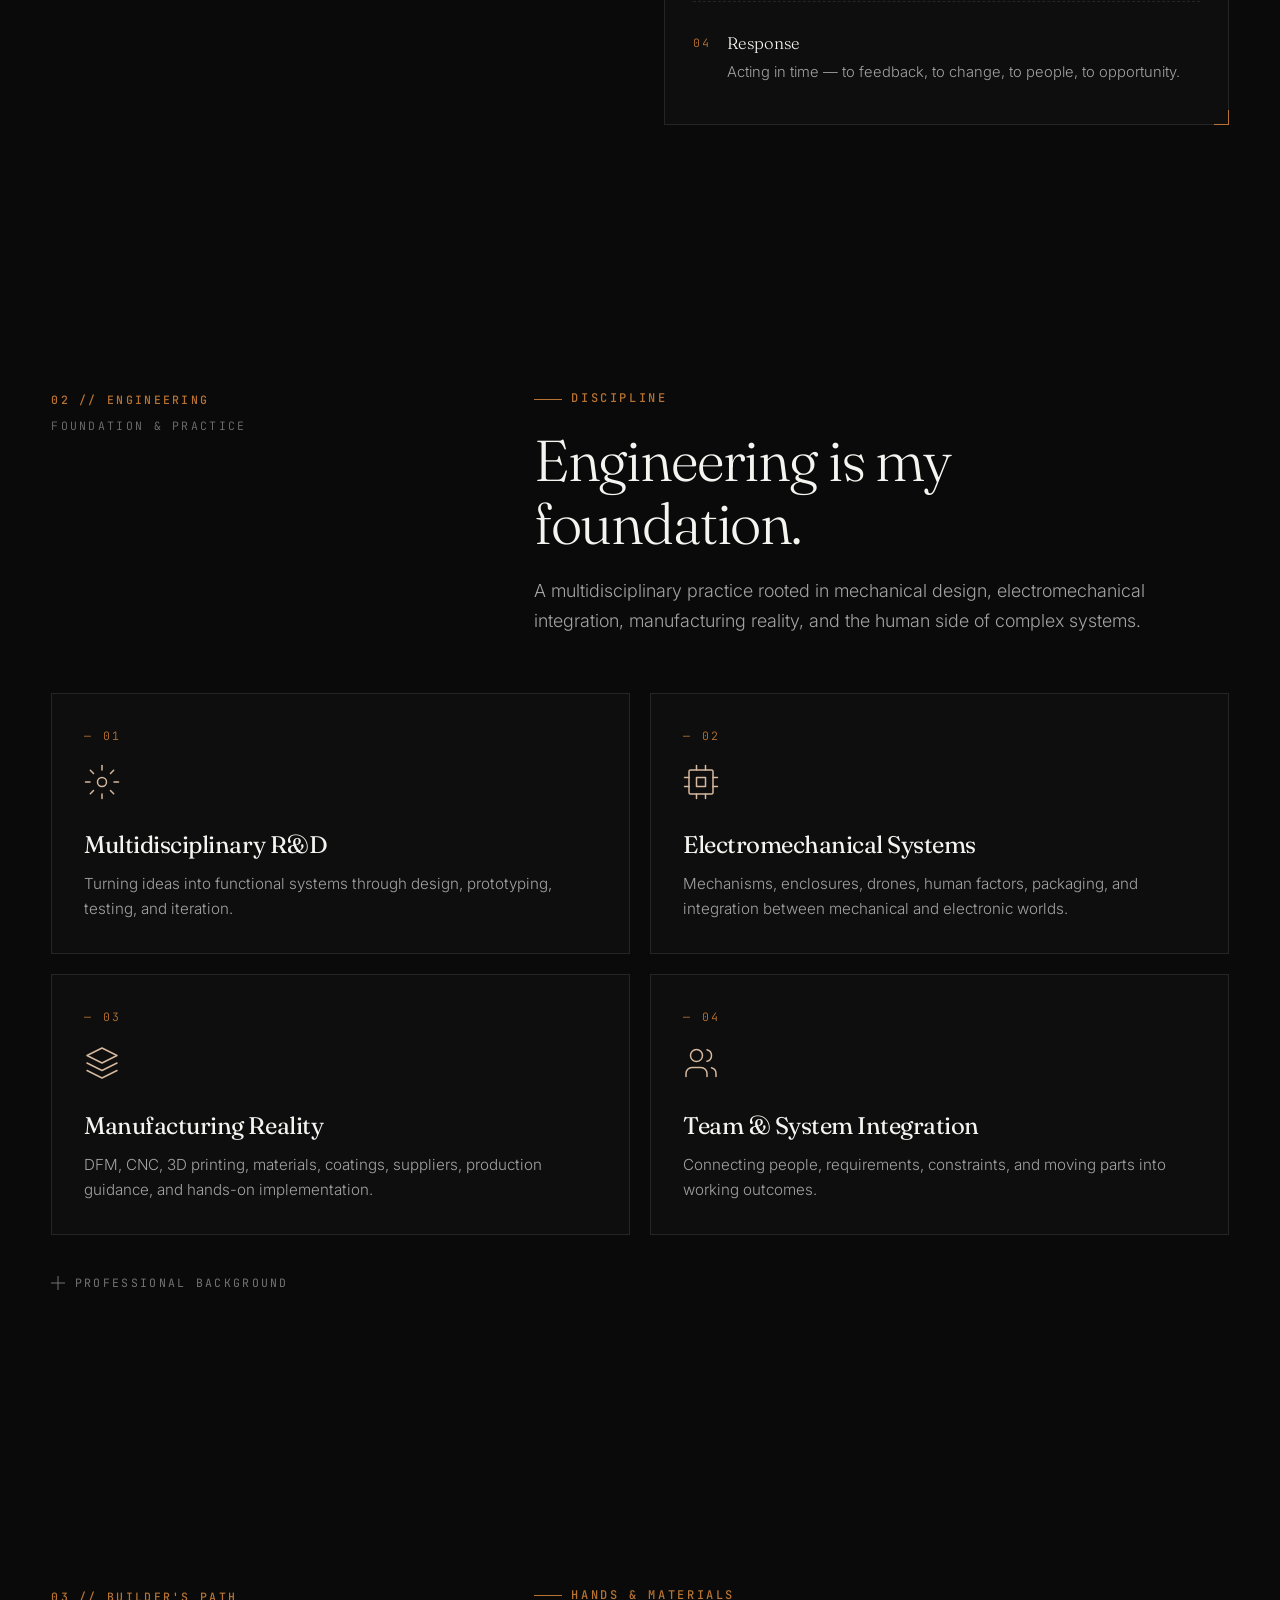
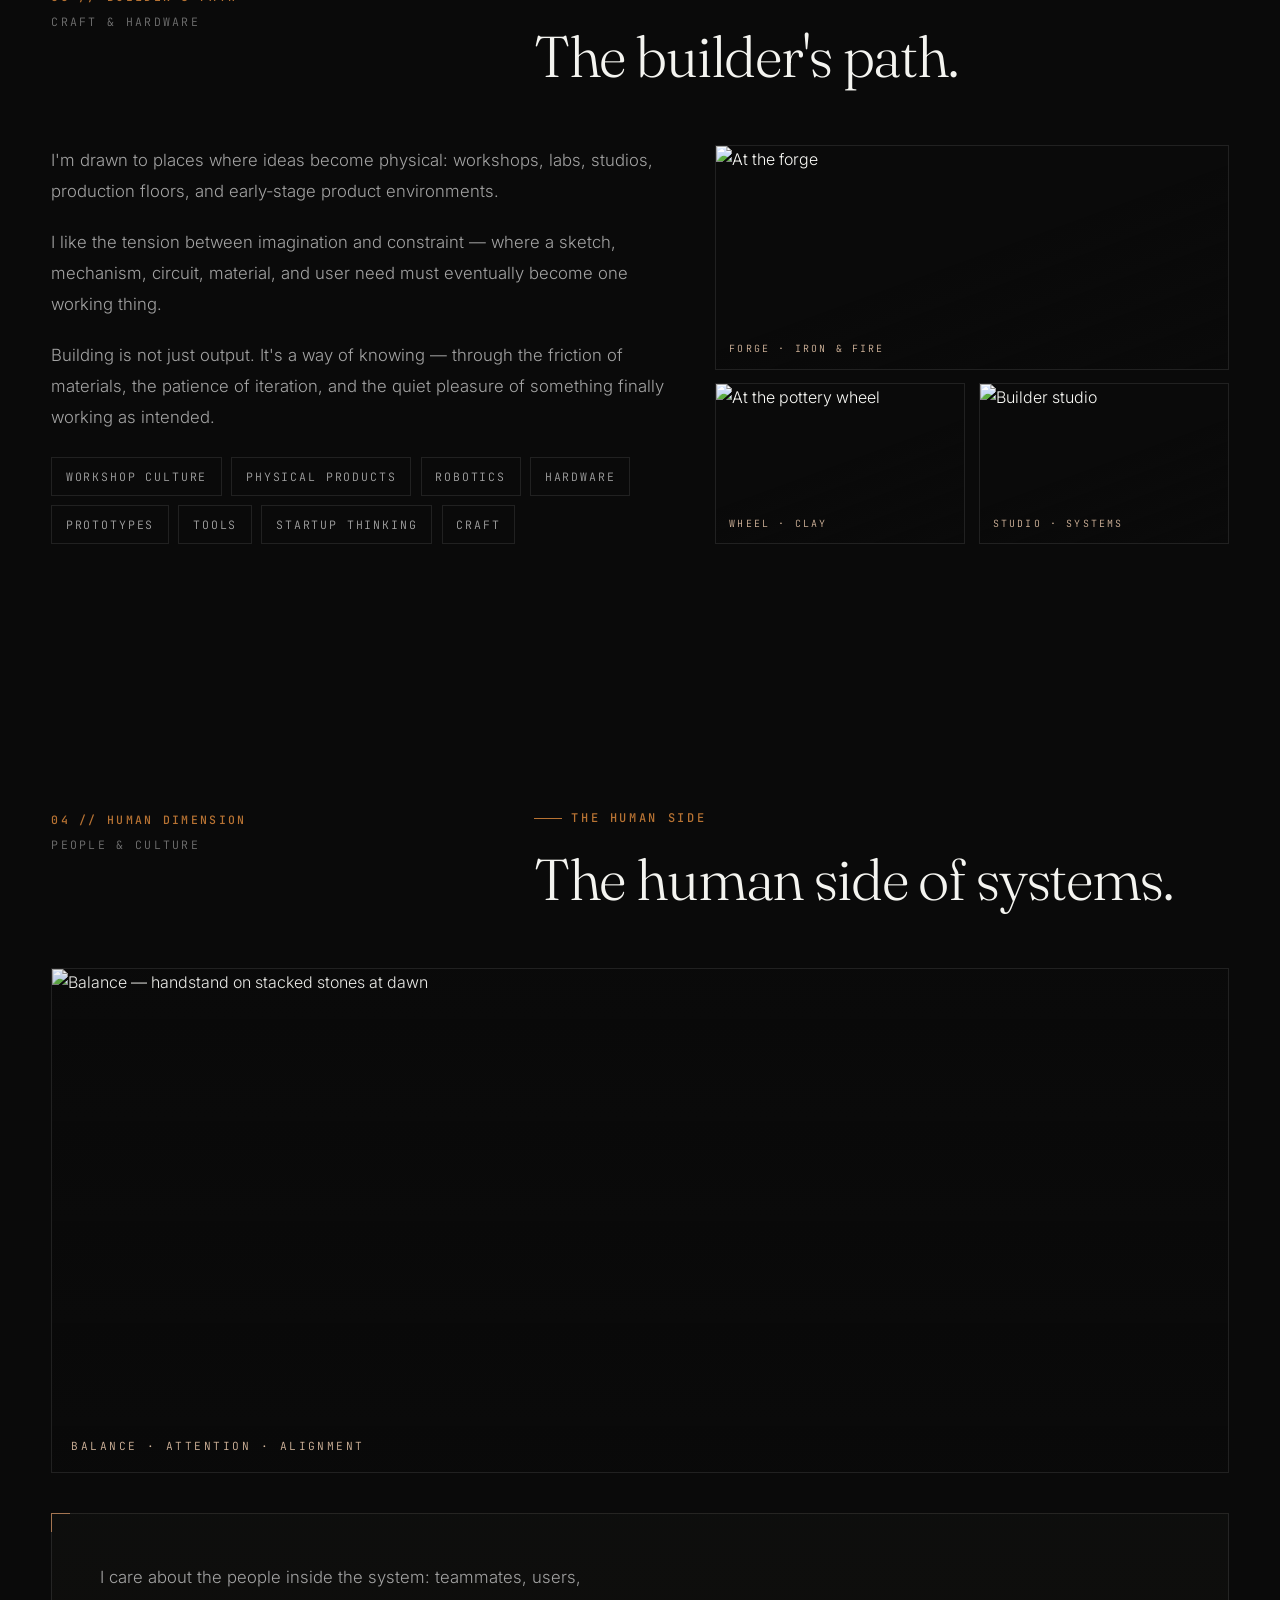
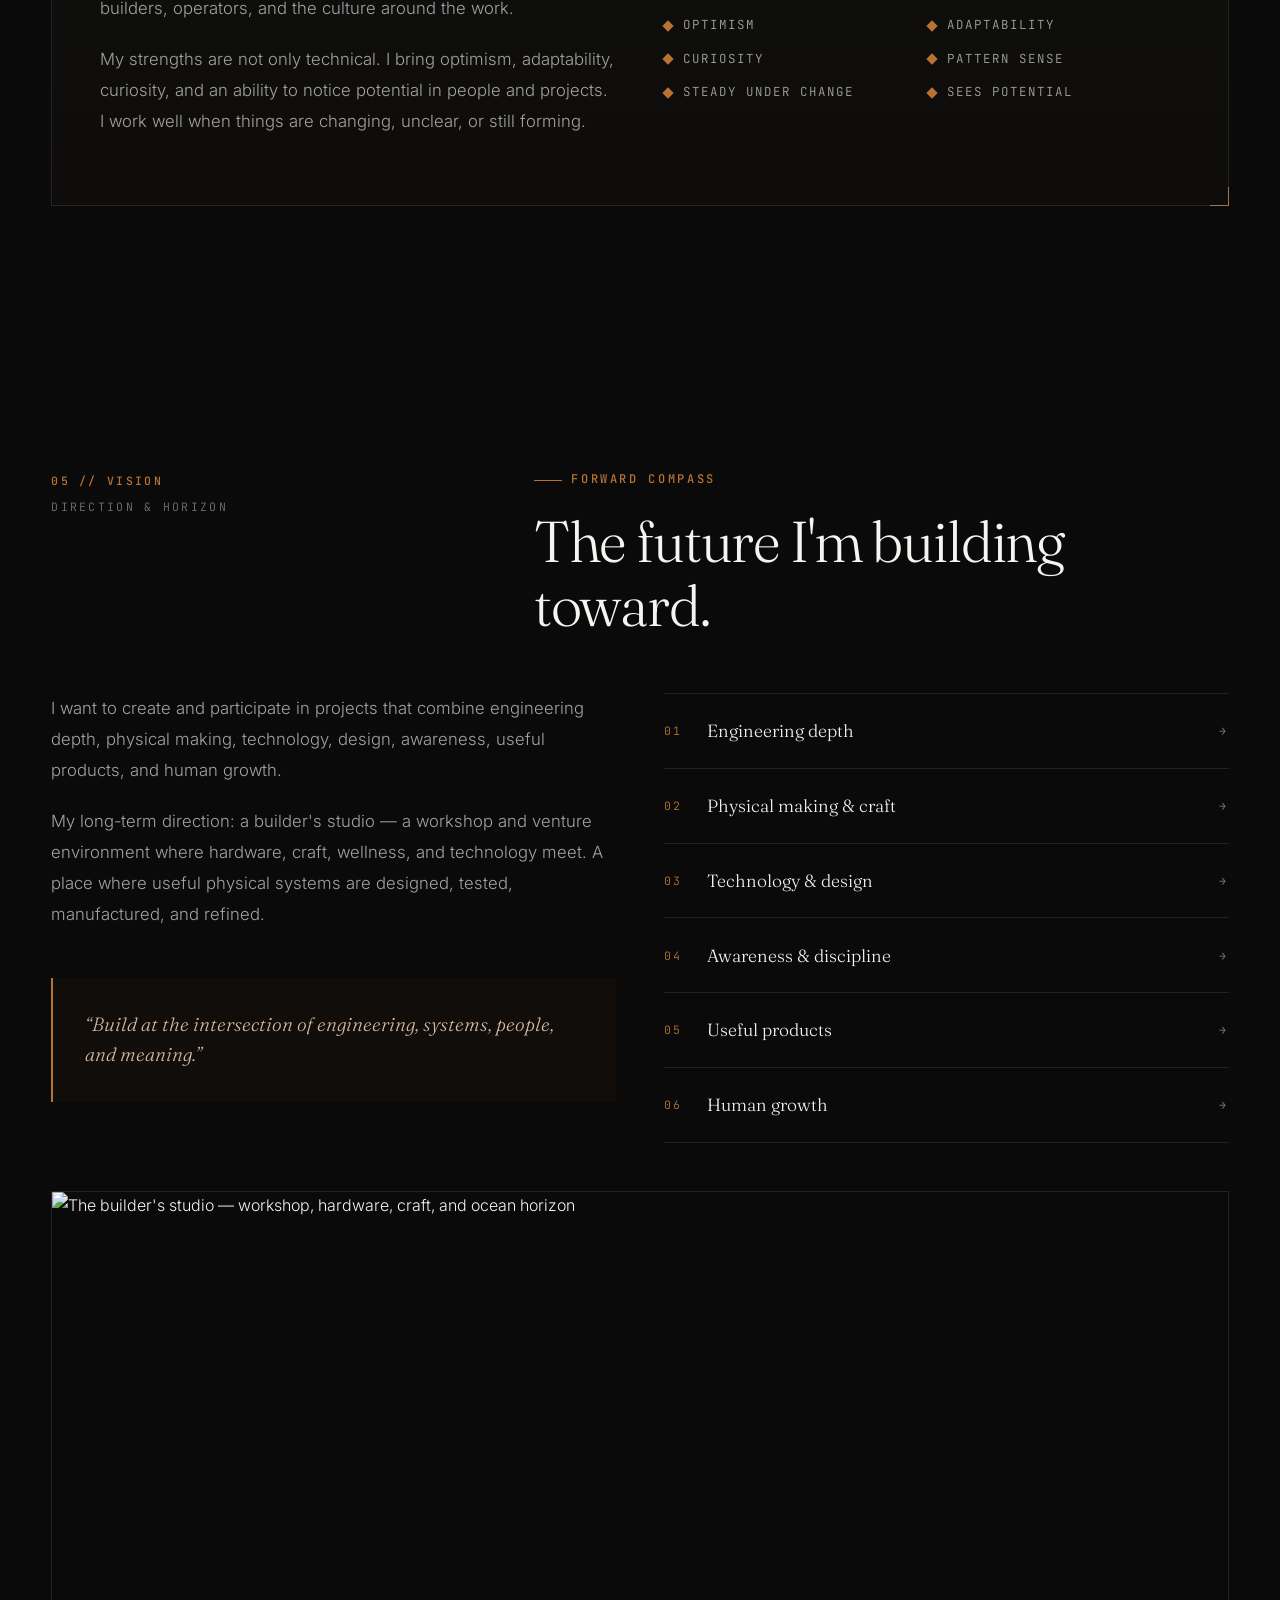
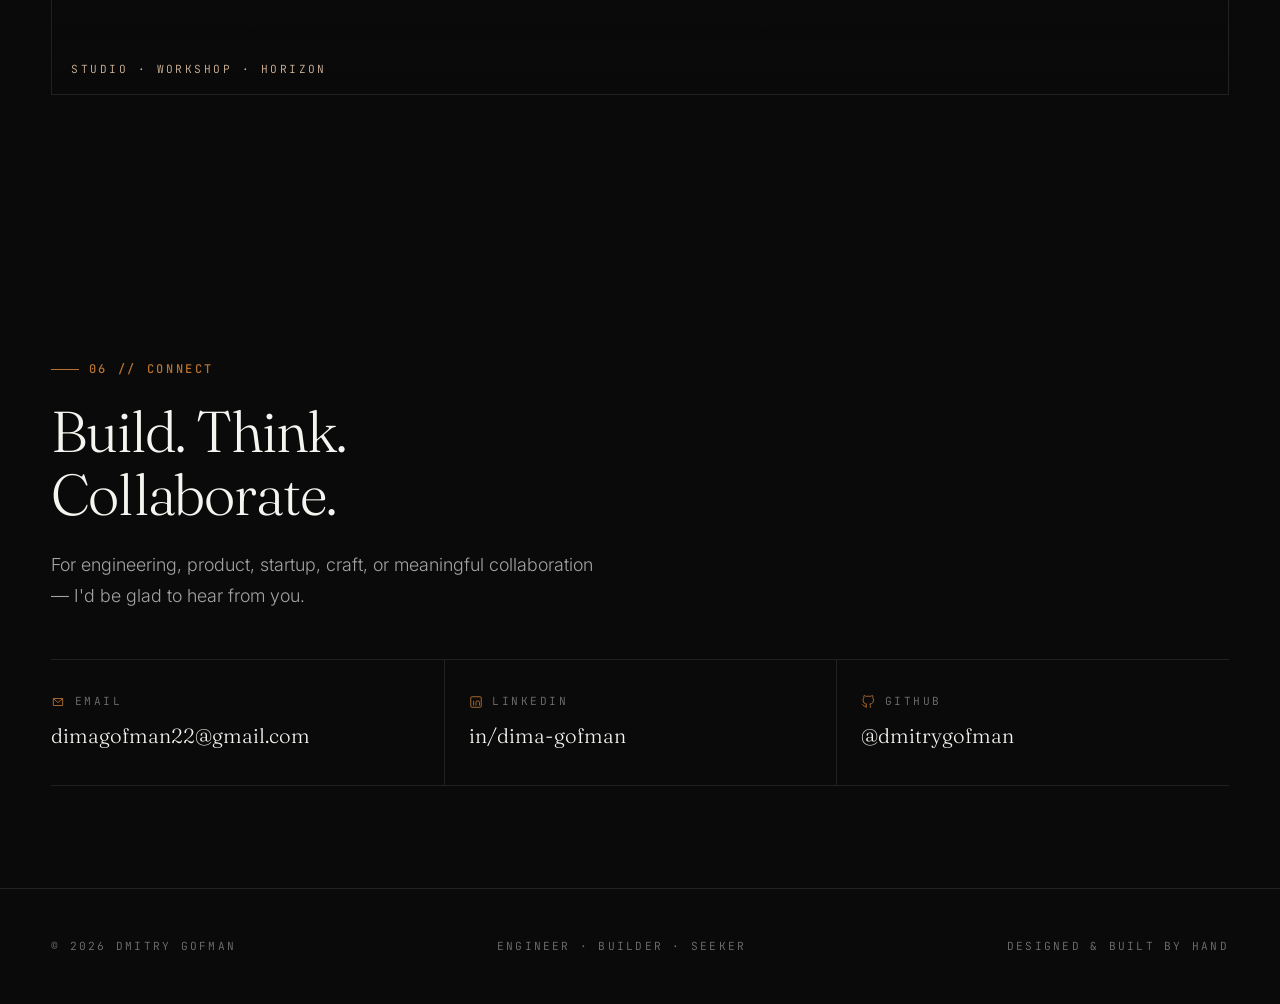
==== commit c3f70997: "auto-commit for 3964f6d7-aafc-4b2e-956f-53487f74aa23" ====
--- a/site/index.html
+++ b/site/index.html
@@ -409,6 +409,32 @@
   *{transition:none !important;animation:none !important}
   .reveal,.stagger > *{opacity:1;transform:none}
 }
+.hero-grid{grid-template-columns:auto 1fr auto}
+.hero-portrait{position:relative;width:clamp(220px,22vw,320px);aspect-ratio:4/5;border:1px solid var(--line-border);overflow:hidden;background:#141414}
+.hero-portrait img{width:100%;height:100%;object-fit:cover;filter:saturate(.92) contrast(1.05)}
+.hero-portrait::after{content:"";position:absolute;inset:0;background:linear-gradient(180deg,rgba(10,10,10,0) 55%,rgba(10,10,10,.55) 100%)}
+.hero-portrait::before,.hero-portrait .tick{content:"";position:absolute;width:14px;height:14px;border:1px solid var(--copper);z-index:2}
+.hero-portrait::before{top:-1px;left:-1px;border-right:none;border-bottom:none}
+.hero-portrait .tick{bottom:-1px;right:-1px;border-left:none;border-top:none}
+.hero-portrait .pstamp{position:absolute;left:.85rem;bottom:.7rem;font-family:var(--mono);font-size:.62rem;letter-spacing:.22em;text-transform:uppercase;color:var(--sand);z-index:3}
+@media (max-width:1100px){.hero-portrait{display:none}}
+.builder-gallery{display:grid;grid-template-columns:1fr;grid-template-rows:1.4fr 1fr;gap:.85rem;height:100%}
+.builder-gallery .gtop{position:relative;overflow:hidden;border:1px solid var(--line-border)}
+.builder-gallery .gbot{display:grid;grid-template-columns:1fr 1fr;gap:.85rem}
+.builder-gallery figure{position:relative;overflow:hidden;border:1px solid var(--line-border);margin:0}
+.builder-gallery img{width:100%;height:100%;object-fit:cover;display:block;filter:saturate(.88) contrast(1.05);transition:transform 1.2s cubic-bezier(.25,1,.5,1)}
+.builder-gallery figure:hover img{transform:scale(1.06)}
+.builder-gallery figure::after{content:"";position:absolute;inset:0;background:linear-gradient(160deg,rgba(10,10,10,0) 50%,rgba(10,10,10,.55) 100%);pointer-events:none}
+.builder-gallery .stamp{position:absolute;left:.8rem;bottom:.7rem;font-family:var(--mono);font-size:.62rem;letter-spacing:.22em;text-transform:uppercase;color:var(--sand);z-index:2}
+@media (max-width:880px){.builder-gallery{grid-template-rows:auto auto}.builder-gallery .gtop{aspect-ratio:4/3}.builder-gallery .gbot figure{aspect-ratio:1}}
+.human-banner{position:relative;margin-bottom:2.5rem;overflow:hidden;border:1px solid var(--line-border);aspect-ratio:21/9}
+.human-banner img{width:100%;height:100%;object-fit:cover;display:block;filter:saturate(.85) contrast(1.05)}
+.human-banner::after{content:"";position:absolute;inset:0;background:linear-gradient(180deg,rgba(10,10,10,.05) 0%,rgba(10,10,10,.55) 100%);pointer-events:none}
+.human-banner .stamp{position:absolute;left:1.2rem;bottom:1rem;font-family:var(--mono);font-size:.7rem;letter-spacing:.22em;text-transform:uppercase;color:var(--sand);z-index:2}
+.vision-image{margin-top:3rem;position:relative;overflow:hidden;border:1px solid var(--line-border);aspect-ratio:21/9}
+.vision-image img{width:100%;height:100%;object-fit:cover;display:block}
+.vision-image::after{content:"";position:absolute;inset:0;background:linear-gradient(180deg,rgba(10,10,10,0) 40%,rgba(10,10,10,.65) 100%);pointer-events:none}
+.vision-image .stamp{position:absolute;left:1.2rem;bottom:1rem;font-family:var(--mono);font-size:.7rem;letter-spacing:.22em;text-transform:uppercase;color:var(--sand);z-index:2}
 </style>
 </head>
 <body>
@@ -489,6 +515,11 @@
           <span>Index — 06 sections</span>
         </div>
       </div>
+      <aside class="hero-portrait reveal" data-testid="hero-portrait">
+        <img src="https://customer-assets.emergentagent.com/job_dima-builder/artifacts/dv5mgyjg_DVM%20%2862%29_Original.jpeg" alt="Dmitry Gofman" loading="lazy" />
+        <span class="tick" aria-hidden="true"></span>
+        <span class="pstamp">DG · 32.0853°N</span>
+      </aside>
     </div>
   </div>
 </section>
@@ -624,10 +655,13 @@
           <span class="tag">Craft</span>
         </div>
       </div>
-      <figure class="builder-image reveal" aria-hidden="false">
-        <img src="https://static.prod-images.emergentagent.com/jobs/7c97a11b-06a0-41fa-8242-d29d162a46a9/images/d495c926409dbfe3bab6bd73d0bce59aef1a1a7f5feed335d8c14862bf03c376.png" alt="Warm workshop atmosphere with tools and copper light" loading="lazy" />
-        <figcaption class="stamp">Workshop · 2025</figcaption>
-      </figure>
+      <div class="builder-gallery reveal" data-testid="builder-gallery">
+        <figure class="gtop"><img src="https://customer-assets.emergentagent.com/job_dima-builder/artifacts/3884fvpf_1208b7e5-5a0f-478f-a6a0-1d5b48715871_Original.jpeg" alt="At the forge" loading="lazy" /><figcaption class="stamp">Forge · iron &amp; fire</figcaption></figure>
+        <div class="gbot">
+          <figure><img src="https://customer-assets.emergentagent.com/job_dima-builder/artifacts/q3qq1b4d_f1074b95-3e5a-4dec-b24a-d47c7c2a4e0f.jpeg" alt="At the pottery wheel" loading="lazy" /><figcaption class="stamp">Wheel · clay</figcaption></figure>
+          <figure><img src="https://customer-assets.emergentagent.com/job_dima-builder/artifacts/2iu4mrf8_BD0020A8-885B-4600-91C1-38B11DF8D280.png" alt="Builder studio" loading="lazy" /><figcaption class="stamp">Studio · systems</figcaption></figure>
+        </div>
+      </div>
     </div>
   </div>
 </section>
@@ -646,6 +680,10 @@
       </div>
     </div>
 
+    <figure class="human-banner reveal" data-testid="human-banner">
+      <img src="https://customer-assets.emergentagent.com/job_dima-builder/artifacts/cyckm4dm_IMG_9647_Original.png" alt="Balance — handstand on stacked stones at dawn" loading="lazy" />
+      <figcaption class="stamp">Balance · attention · alignment</figcaption>
+    </figure>
     <div class="human reveal">
       <div>
         <p>I care about the people inside the system: teammates, users, builders, operators, and the culture around the work.</p>
@@ -694,6 +732,10 @@
         <div class="vision-item"><span class="num">06</span><span class="label">Human growth</span><span class="arrow">→</span></div>
       </div>
     </div>
+    <figure class="vision-image reveal" data-testid="vision-image">
+      <img src="https://customer-assets.emergentagent.com/job_dima-builder/artifacts/2iu4mrf8_BD0020A8-885B-4600-91C1-38B11DF8D280.png" alt="The builder's studio — workshop, hardware, craft, and ocean horizon" loading="lazy" />
+      <figcaption class="stamp">Studio · workshop · horizon</figcaption>
+    </figure>
   </div>
 </section>
 
